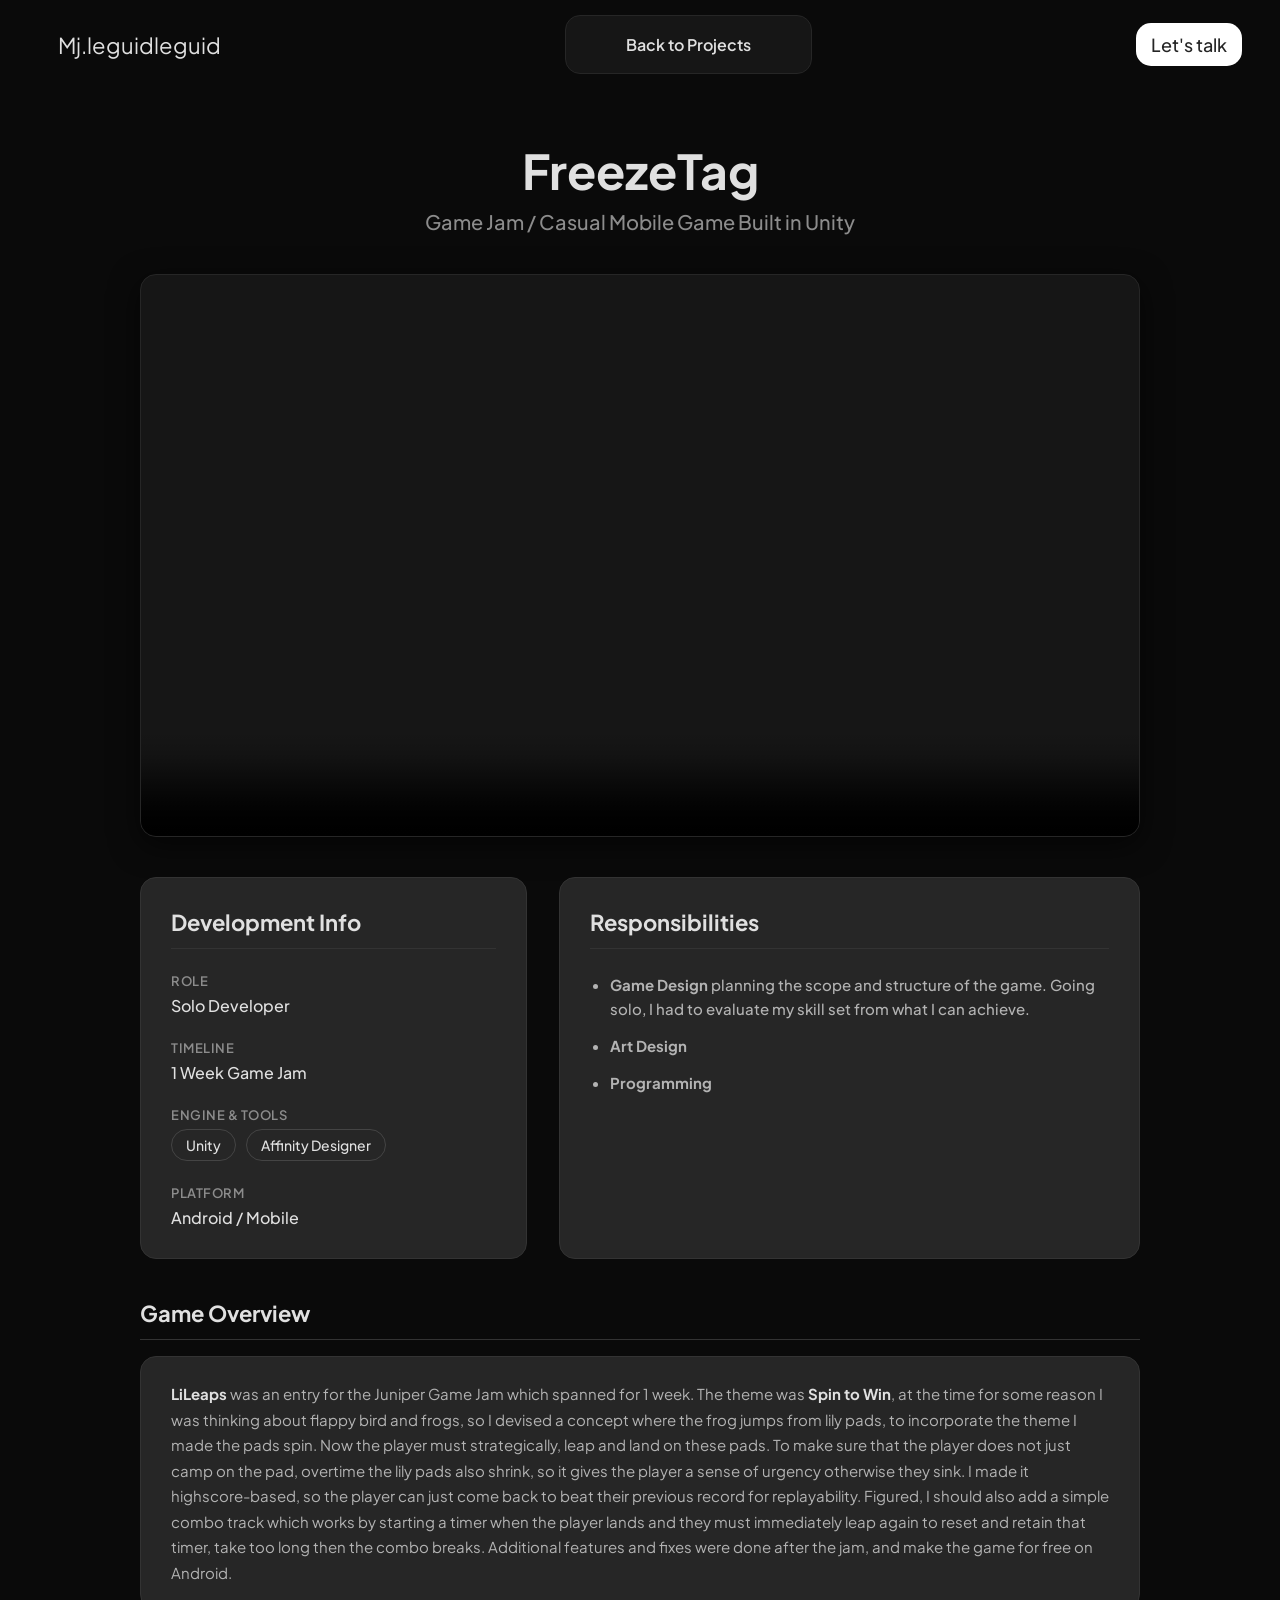
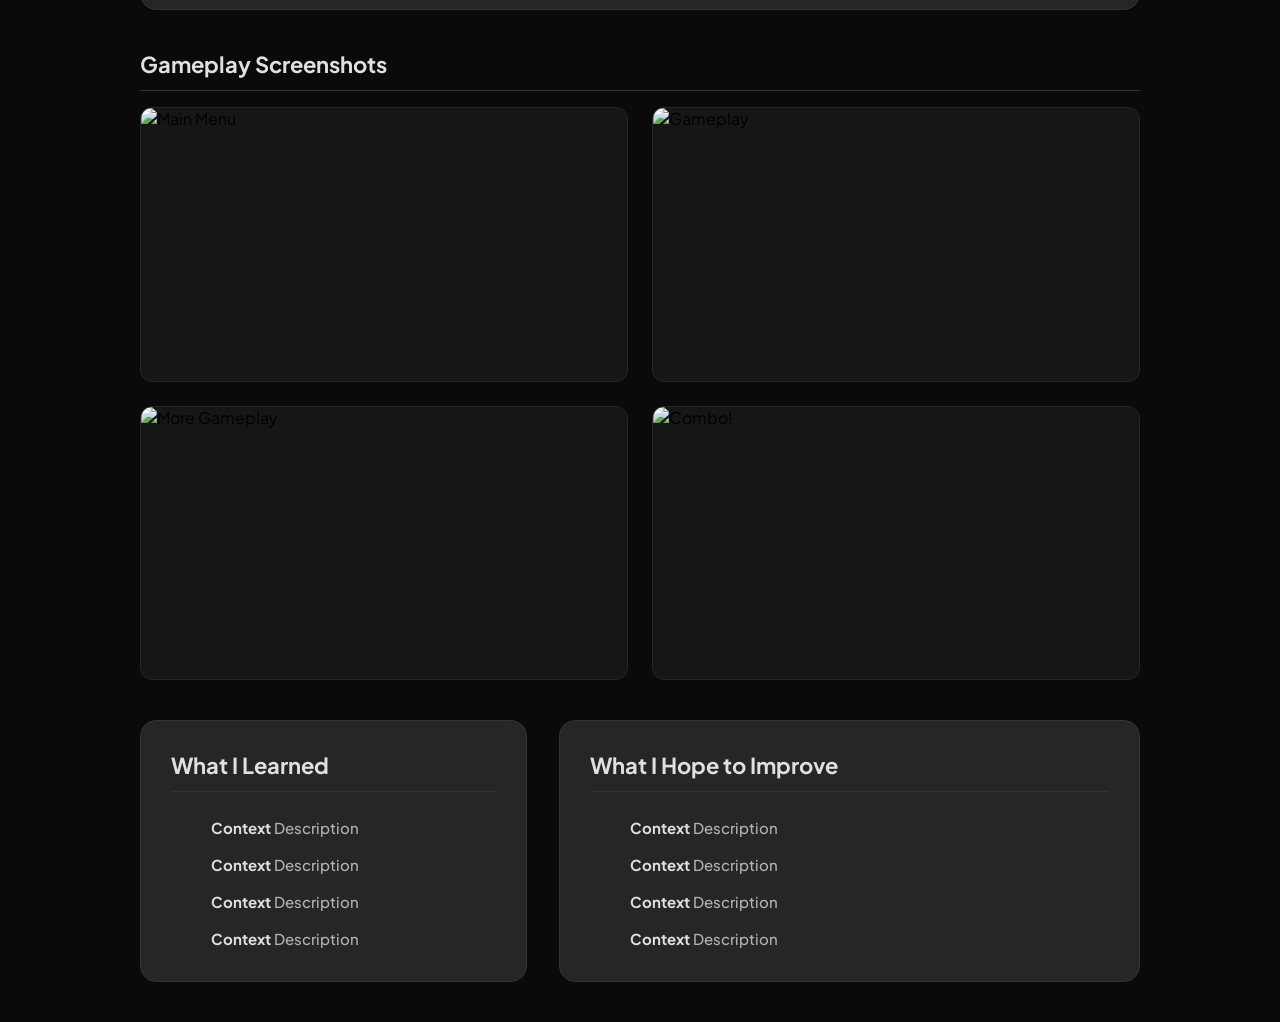
==== pages/additional-project.html @ db78a4c8 "Create additional-project.html" ====
<!DOCTYPE html>
<html lang="en">
<head>
    <meta charset="UTF-8">
    <meta name="viewport" content="width=device-width, initial-scale=1.0">
    <title>TreasureHunt | Portfolio</title>
    <link rel="stylesheet" href="style.css">
    <link rel="stylesheet" href="project.css">
</head>
<body>

    <!-- NAV BAR -->
    <header>
        <a href="/pages/index.html" class="portfolio">Mj.leguidleguid</a>
        <ul class="nav-links">
            <li><a href="/pages/index.html">Back to Projects</a></li>
        </ul>
        <a href="/pages/index.html#footer" class="cta">Let's talk</a>
    </header>

    <main class="project-page">

        <!-- PROJECT TITLE & SUBTITLE -->
        <div class="project-header">
            <h1>FreezeTag</h1>
            <p class="project-subtitle">Game Jam / Casual Mobile Game Built in Unity</p>
        </div>

        <!-- DEMO VIDEO SECTION -->
        <section class="video-container">
            <video controls poster="poster-frame.jpg">
                <source src="demo-video.mp4" type="video/mp4">
                Your browser does not support the video tag.
            </video>
        </section>

        <!-- TWO-COLUMN DETAILS SECTION -->
        <section class="project-details">
            
            <!-- LEFT COLUMN: Development Info -->
            <div class="details-card dev-info">
                <h2>Development Info</h2>
                
                <div class="info-group">
                    <span class="label">Role</span>
                    <span class="value">Solo Developer</span>
                </div>

                <div class="info-group">
                    <span class="label">Timeline</span>
                    <span class="value">1 Week Game Jam</span>
                </div>

                <div class="info-group">
                    <span class="label">Engine & Tools</span>
                    <div class="tags-container">
                        <span class="skill-tag">Unity</span>
                        <span class="skill-tag">Affinity Designer</span>
                    </div>
                </div>

                <div class="info-group">
                    <span class="label">Platform</span>
                    <span class="value">Android / Mobile</span>
                </div>
            </div>

            <!-- RIGHT COLUMN: Responsibilities -->
            <div class="details-card responsibilities">
                <h2>Responsibilities</h2>
                <ul>
                    <li> <strong> Game Design </strong> planning the scope and structure of the game. Going solo, I had to evaluate my skill set from what I can achieve. </li>
                    <li> <strong> Art Design </strong> </li>
                    <li> <strong> Programming </strong> </li>
                </ul>
            </div>

        </section>

        <!-- GAME OVERVIEW -->
        <section class="full-width-section">
            <h2>Game Overview</h2>
            <div class="overview-card">
                <p>
                    <strong>LiLeaps</strong> was an entry for the Juniper Game Jam which spanned for 1 week. The theme was <strong>Spin to Win</strong>, at the time for some reason I was thinking about
                    flappy bird and frogs, so I devised a concept where the frog jumps from lily pads, to incorporate the theme I made the pads spin. Now the player must strategically, leap and land on these pads.
                    To make sure that the player does not just camp on the pad, overtime the lily pads also shrink, so it gives the player a sense of urgency otherwise they sink.
                    I made it highscore-based, so the player can just come back to beat their previous record for replayability. Figured, I should also add a simple combo track which works by starting a timer when the player lands
                    and they must immediately leap again to reset and retain that timer, take too long then the combo breaks. Additional features and fixes were done after the jam, and make the game for free on Android.
                </p>
            </div>
        </section>

        <!-- SCREENSHOTS GALLERY -->
        <section class="full-width-section">
            <h2>Gameplay Screenshots</h2>
            <div class="gallery-grid">
                <div class="gallery-item">
                    <img src="path/to/screenshot1.jpg" alt="Main Menu">
                </div>
                <div class="gallery-item">
                    <img src="path/to/screenshot2.jpg" alt="Gameplay">
                </div>
                <div class="gallery-item">
                    <img src="path/to/screenshot3.jpg" alt="More Gameplay">
                </div>
                <div class="gallery-item">
                    <img src="path/to/screenshot4.jpg" alt="Combo!">
                </div>
            </div>
        </section>

        <!-- TWO-COLUMN LEARNING & IMPROVEMENTS SECTION -->
        <section class="project-details reflective-section">
            
            <!-- LEFT COLUMN: What I Learned -->
            <div class="details-card learning-card">
                <h2>What I Learned</h2>
                <ul>
                    <li><strong> Context </strong> Description </li>
                    <li><strong> Context </strong> Description </li>
                    <li><strong> Context </strong> Description </li>
                    <li><strong> Context </strong> Description </li>
                </ul>
            </div>

            <!-- RIGHT COLUMN: What I Hope to Improve -->
            <div class="details-card improvement-card">
                <h2>What I Hope to Improve</h2>
                <ul>
                    <li><strong> Context </strong> Description </li>
                    <li><strong> Context </strong> Description </li>
                    <li><strong> Context </strong> Description </li>
                    <li><strong> Context </strong> Description </li>
                </ul>
            </div>

        </section>

    </main>

</body>
</html>
---- pages/style.css ----
@import url('https://fonts.googleapis.com/css2?family=Plus+Jakarta+Sans:wght@300;400;500;600;700&display=swap');
@import url('https://fonts.googleapis.com/css2?family=BBH+Hegarty&display=swap');

* {
    box-sizing: border-box;
    margin: 0;
    padding: 0;
}

html, body {
    margin: 0;
    padding: 0;
    scroll-behavior: smooth;
    background-color: #0A0A0A;
    font-family: "Plus Jakarta Sans", sans-serif;
    max-width: 100%;
    overflow-x: hidden;
}

li, a {  
    display: inline-block;
    padding: 0px 20px;
    font-weight: 500;
    font-size: 16px;
    color: #e0e0e0;
    text-decoration: none;
}

h1 {
    font-family: "Plus Jakarta Sans", sans-serif;
    font-weight: 600;
    font-size: 40px;
    color: #e0e0e0;
}

h2 {
    text-align: center;
    font-family: "Plus Jakarta Sans", sans-serif;
    font-size: 24px;
    font-weight: 600;
    color: #E0E0E0;
}

.portfolio {
    cursor: pointer;
    font-family: "Plus Jakarta Sans", sans-serif;
    font-weight: 400;
    font-size: 22px;
    color: #E0E0E0;
    text-decoration: none;
    transition: all 0.3s ease 0s;
}

.portfolio:hover {
    color: #007bff;
    transform: scale(1.03);
}

header {
    position: fixed;
    top: 0;
    left: 0;
    width: 100%;
    display: flex;
    justify-content: space-between;
    align-items: center;
    padding: 15px 3%;
    background-color: transparent;
    z-index: 1;
}

/* === NAVIGATION === */
.nav-links {
    list-style: none;
    display: flex;
    align-items: center;
    gap: 0.5rem;
    background-color:#161616;
    padding: 10px 24px;
    border-radius: 15px;
    border: 1px solid #262626;
}

.nav-links li a {
    font-weight: 600;
    font-size: 16px;
    color: #E0E0E0;
    text-decoration: none;
    padding: 8px 16px;
    position: relative;
    transition: all 0.3s ease 0s;
}

.nav-links li a:hover {
    transform: scale(1.03);
    color: #007bff;
}

/* === BUTTONS === */
.cta {
    font-family: "Plus Jakarta Sans", sans-serif;
    font-weight: 500;
    font-size: 18px;
    padding: 10px 15px;
    color: #252525;
    background-color: #ffffff;
    border: none;
    border-radius: 15px;
    cursor: pointer;
    transition: all 0.3s ease 0s;
    text-decoration: none; 
    display: inline-block;
}

.cta:hover {
    transform: scale(1.03);
    color: #007bff;
}

button {
    font-family: "Plus Jakarta Sans", sans-serif;
    font-weight: 500;
    font-size: 18px;
    padding: 10px 15px;
    color: #1A1A1A;
    background-color: #E0E0E0;
    border: none;
    border-radius: 50px;
    cursor: pointer;
    transition: all 0.3s ease 0s;
}

button:hover {
    transform: scale(1.03);
    color: #007bff;
}

.full-section {
    margin-top: 10%;
    position: relative;
    width: 100vw;
    display: flex;
    flex-wrap: nowrap;
    flex-direction: row;
    justify-content: center;
    align-items: center;
    text-align: center;
    gap: 8rem;
    padding: 0 12%;
    box-sizing: border-box;
    opacity: 0;
    animation: fadeIn 1s forwards;
}

@keyframes fadeIn {
    to { opacity: 1; }
}

.full-section img {
    border-radius: 50%;
    size: 100%;
    display: flex;
    flex-wrap: nowrap;
    object-fit: cover;
    max-width: 90vw;
}

.text-content {
    display: flex;
    flex-direction: column;
    align-items: flex-start;
    flex: 1;
    min-width: 380px;
    max-width: 700px;
}

.text-content h1 {
    font-family: Poppins, sans-serif;
    font-size: 52px;
    text-align: left;
    color: #e0e0e0;
}

.text-content p {
    margin-top: 8px;
    font-size: 22px;
    font-weight: 500;
    text-align: left;
    color: #e0e0e0;
}

.header-icons {
    display: flex;
    gap: 2.5rem;
    margin-top: 20px;
    flex-wrap: wrap;
}

.header-icons a {
    font-size: 42px;
    color: #E0E0E0;
    transition: transform 0.2s, color 0.2s;
}

.header-icons a:hover {
    transform: scale(1.1);
    color: #007bff;
}

.cv-button { 
    margin-top: 24px;
    margin-left: -5px;
    font-size: 20px;
    padding: 8px 14px;
    cursor: pointer;
    transition: transform 0.2s, color 0.2s;
    font-family: "Plus Jakarta Sans", sans-serif;
    font-weight: 500;
    color: #1A1A1A;
    background-color: #E0E0E0;
    border-radius: 15px;
    text-decoration: none;
    display: inline-block;
}

@keyframes typingLoop {
    0% { width: 0; }
    30% { width: 15ch; }
    50% { width: 15ch; }
    80% { width: 0; }
    100% { width: 0; }
}
@keyframes blink {
    50% { border-color: transparent; }
}

/* === PORTFOLIO CARDS === */

#projects {
  flex-direction: column;
  display: flex;
  padding: 80px;
  justify-content: center;
  align-items: center;
}


.card-container {
    font-family: "Plus Jakarta Sans", sans-serif;
    display: grid;
    grid-template-columns: repeat(auto-fit, minmax(250px, 280px));
    justify-content: center;
    gap: 2rem;
    margin-top: 2rem;
    margin-left: auto;
    margin-right: auto;
    width: 100%;
    max-width: 1200px;
}

.expandable-card {
    position: relative;
    width: 100%;
    max-width: 280px;
}

.card-toggle {
  display: none;
}

/* === CARD TOGGLE === */
.card {
  display: block;
  width: 100%;
  height: 280px;
  background-color: #E0E0E0;
  color: #1A1A1A;
  border-radius: 12px;
  overflow: hidden;
  text-align: center;
  box-shadow: 0 4px 20px rgba(0, 0, 0, 0.4);
  cursor: pointer;
  transition: transform 0.3s ease;
}

.card:hover {
  transform: scale(1.03);
}

.card-content img {
  width: 100%;
  height: 280px;
  object-fit: cover;
}


/* === ABOUT ME SECTION === */
.about-section {
    width: 100vw;
    padding: 80px 10%;
    justify-content: center;
    text-align: center;
    color: #E0E0E0;
    display: flex;
    flex-direction: column;
    align-items: center;
    gap: 20px;
}

.about-description {
    font-size: 16px;
    line-height: 1.6;
    max-width: 1000px;
    margin: 20px auto 40px auto;
    color: #b3b3b3;
}

.about-section h3 {
    font-size: 22px;
    font-weight: 700;
    margin-bottom: 24px;
}

/* === APPROACH CARDS CONTAINER === */
.approach-container {
    display: grid;
    grid-template-columns: repeat(4, 1fr);
    gap: 1rem;
    width: 100%;
    max-width: 1100px;
    margin-bottom: 50px;
}

.approach-card {
    background-color: #262626;
    border: 1px solid #333333;
    border-radius: 12px;
    padding: 20px 24px;
    display: flex;
    align-items: center;
    gap: 1rem;
    text-align: left;
}

.step-number {
    background-color: #333333;
    color: #E0E0E0;
    font-weight: 700;
    font-size: 14px;
    padding: 6px 12px;
    border-radius: 6px;
}

.step-text {
    font-size: 15px;
    font-weight: 500;
}

/* === STATS COUNTER GRID === */
.stats-container {
    display: flex;
    justify-content: center;
    gap: 4rem;
    width: 100%;
    max-width: 800px;
    margin-top: 20px;
    flex-wrap: wrap;
}

.stat-item {
    display: flex;
    flex-direction: column;
    align-items: center;
    gap: 0.5rem;
}

.stat-item h4 {
    font-size: 36px;
    font-weight: 800;
    color: #E0E0E0;
    margin: 0;
}

.stat-item p {
    font-size: 14px;
    font-weight: 500;
    color: #8c8c8c;
    margin: 0;
}

/* === SKILLS SECTION LAYOUT === */
.skills-section {
    width: 100vw;
    display: flex;
    flex-direction: column;
    justify-content: center;
    gap: 20px;
    padding: 80px 10%;
    text-align: center;
}

.skills-subtitle {
    font-size: 16px;
    font-weight: 600;
    color: #e0e0e0;
    margin-bottom: 40px;
}

.skills-grid {
    display: grid;
    grid-template-columns: repeat(auto-fit, minmax(240px, 1fr));
    gap: 1.5rem;
    width: 100%;
    max-width: 1200px;
    margin: 0 auto;
}

/* === SKILL CARD CARDS === */
.skill-card {
    background-color: #262626;
    border: 1px solid #333333;
    border-radius: 16px;
    padding: 30px 24px;
    text-align: left; 
    display: flex;
    flex-direction: column;
    gap: 1.2rem;
}

.skill-card h3 {
    font-family: "Plus Jakarta Sans", sans-serif;
    font-size: 22px;
    font-weight: 700;
    color: #E0E0E0;
    margin: 0;
}

.tags-container {
    display: flex;
    flex-wrap: wrap;
    gap: 0.6rem;
}

/* === PILL TAG STYLING === */
.skill-tag {
    font-family: "Plus Jakarta Sans", sans-serif;
    font-size: 14px;
    font-weight: 500;
    color: #e0e0e0;
    background-color: transparent;
    border: 1px solid #444444;
    padding: 6px 14px;
    border-radius: 50px; 
    white-space: nowrap;
    display: inline-block;
}

/* === FOOTER === */
.footer {
    background-color: #262626;
    padding: 20px 0;
    text-align: center;
    font-family: sans-serif;
    color: #e0e0e0;
    margin-top: 50px;
}

.footer p {
    font-family: "Plus Jakarta Sans", sans-serif;
}

.footer-icons {
    margin-top: 10px;
}

.footer-icons a {
    color: #e0e0e0;
    margin: 0 10px;
    font-size: 1.5rem;
    transition: color 0.3s;
}

.footer-icons a:hover {
    color: #007bff;
}
---- pages/project.css ----
/* === INDIVIDUAL PROJECT PAGE === */

.project-page {
    margin-top: 100px;
    padding: 40px 10%;
    display: flex;
    flex-direction: column;
    align-items: center;
    gap: 2.5rem;
    max-width: 1300px;
    margin-left: auto;
    margin-right: auto;
}

.project-header {
    text-align: center;
}

.project-header h1 {
    font-size: 48px;
    font-weight: 700;
    color: #E0E0E0;
}

.project-subtitle {
    font-size: 20px;
    color: #8C8C8C;
    margin-top: 8px;
    font-weight: 500;
}

/* === DEMO VIDEO === */
.video-container {
    width: 100%;
    max-width: 1000px;
    background-color: #161616;
    border: 1px solid #262626;
    border-radius: 16px;
    overflow: hidden;
    box-shadow: 0 8px 30px rgba(0, 0, 0, 0.6);
}

.video-container video,
.video-container iframe {
    width: 100%;
    aspect-ratio: 16 / 9;
    display: block;
    border: none;
}

/* === TWO-COLUMN DETAILS LAYOUT === */
.project-details {
    display: grid;
    grid-template-columns: 1fr 1.5fr;
    gap: 2rem;
    width: 100%;
    max-width: 1000px;
}

/* Shared Card Base */
.details-card {
    background-color: #262626;
    border: 1px solid #333333;
    border-radius: 16px;
    padding: 30px;
    display: flex;
    flex-direction: column;
    gap: 1.5rem;
}

.details-card h2 {
    text-align: left;
    font-size: 22px;
    font-weight: 700;
    color: #E0E0E0;
    border-bottom: 1px solid #333333;
    padding-bottom: 12px;
}

/* Left Column Styling */
.info-group {
    display: flex;
    flex-direction: column;
    gap: 6px;
}

.info-group .label {
    font-size: 13px;
    font-weight: 600;
    text-transform: uppercase;
    letter-spacing: 0.5px;
    color: #8C8C8C;
}

.info-group .value {
    font-size: 16px;
    font-weight: 500;
    color: #E0E0E0;
}

/* Right Column Styling */
.responsibilities ul {
    list-style-type: disc;
    padding-left: 20px;
    display: flex;
    flex-direction: column;
    gap: 0.8rem;
}

.responsibilities li {
    display: list-item;
    padding: 0;
    font-size: 15px;
    line-height: 1.6;
    color: #B3B3B3;
}

/* === FULL-WIDTH SECTIONS (Overview & Gallery) === */
.full-width-section {
    width: 100%;
    max-width: 1000px;
    display: flex;
    flex-direction: column;
    gap: 1rem;
}

.full-width-section h2 {
    text-align: left;
    font-size: 22px;
    font-weight: 700;
    color: #E0E0E0;
    border-bottom: 1px solid #333333;
    padding-bottom: 12px;
}

/* Overview Card */
.overview-card {
    background-color: #262626;
    border: 1px solid #333333;
    border-radius: 16px;
    padding: 24px 30px;
}

.overview-card p {
    font-size: 15px;
    line-height: 1.7;
    color: #B3B3B3;
}

.overview-card strong {
    color: #E0E0E0;
}

/* Gameplay Screenshots Grid */
.gallery-grid {
    display: grid;
    grid-template-columns: repeat(2, 1fr);
    gap: 1.5rem;
}

.gallery-item {
    background-color: #161616;
    border: 1px solid #262626;
    border-radius: 12px;
    overflow: hidden;
    aspect-ratio: 16 / 9;
    transition: transform 0.2s ease, border-color 0.2s ease;
}

.gallery-item:hover {
    transform: translateY(-3px);
    border-color: #007bff;
}

.gallery-item img {
    width: 100%;
    height: 100%;
    object-fit: cover;
    display: block;
}

/* Reflective Section Tweaks */
.reflective-section .details-card ul {
    list-style-type: disc;
    padding-left: 20px;
    display: flex;
    flex-direction: column;
    gap: 0.8rem;
}

.reflective-section .details-card li {
    font-size: 15px;
    line-height: 1.6;
    color: #B3B3B3;
}

.reflective-section .details-card strong {
    color: #E0E0E0;
}

/* Responsive Grid for Gallery */
@media (max-width: 600px) {
    .gallery-grid {
        grid-template-columns: 1fr;
    }
}

/* Mobile Responsive adjustment */
@media (max-width: 768px) {
    .project-details {
        grid-template-columns: 1fr;
    }
}
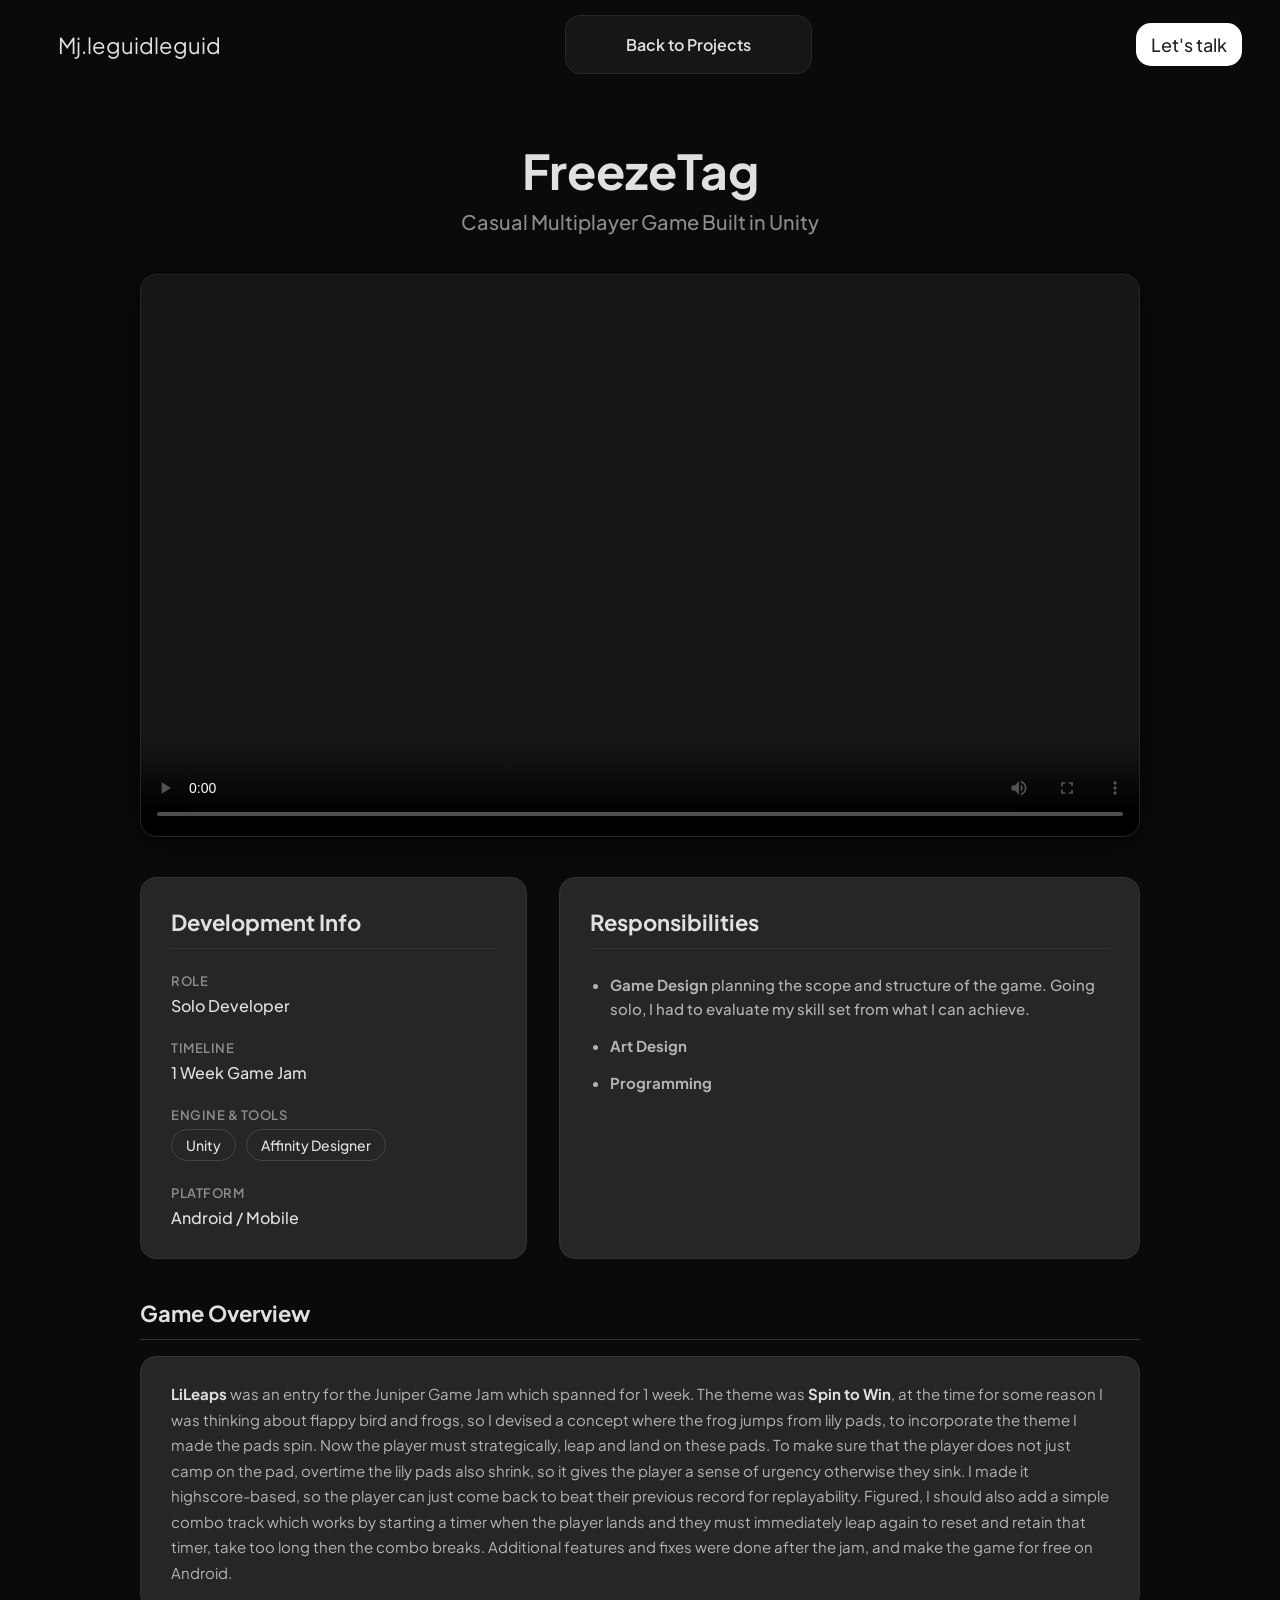
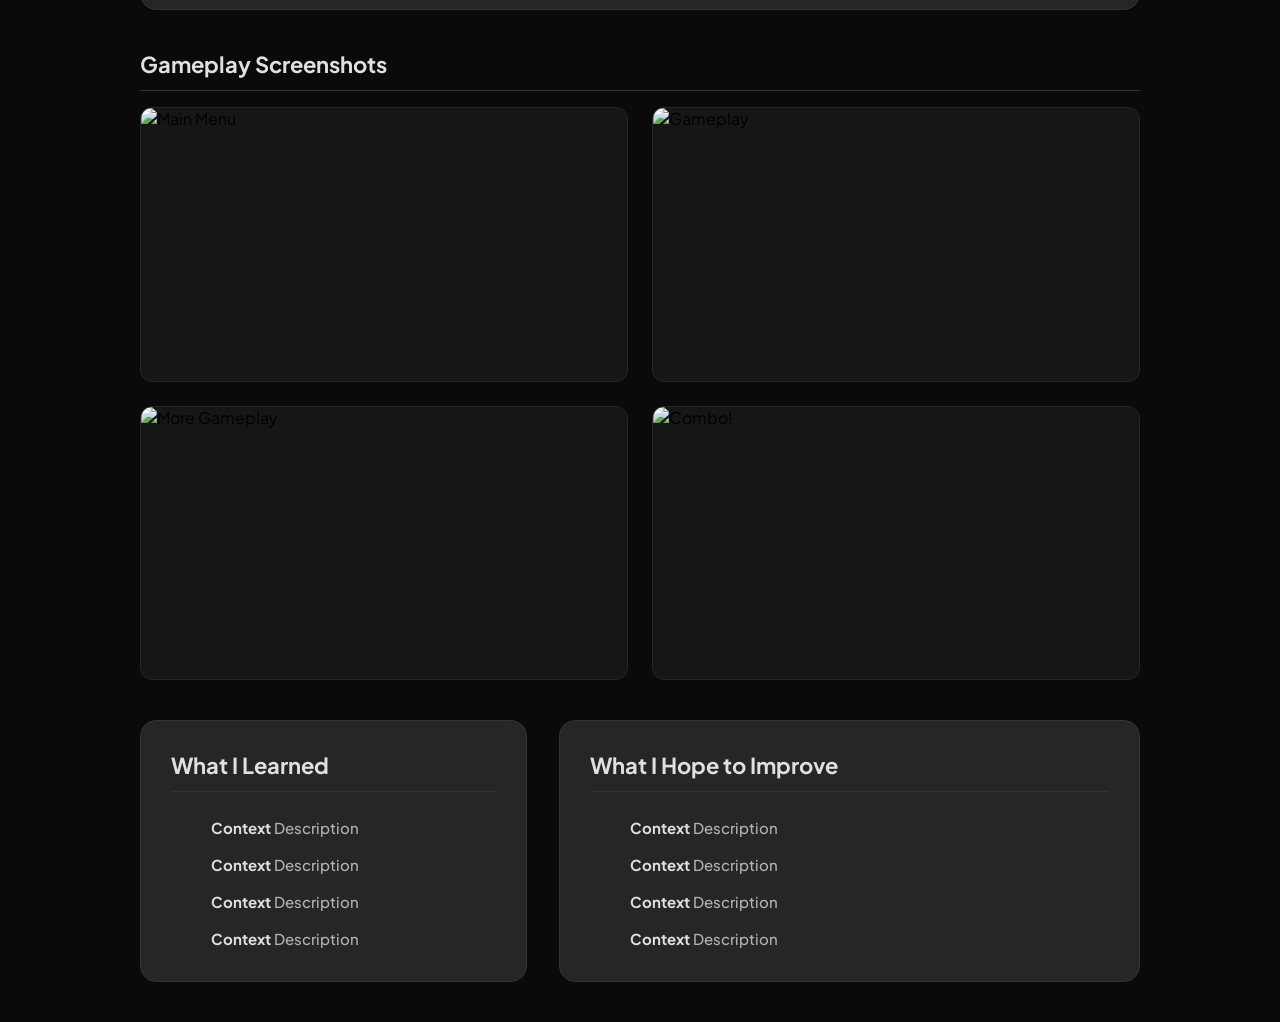
==== commit 814123b1: "Update additional-project.html" ====
--- a/pages/additional-project.html
+++ b/pages/additional-project.html
@@ -23,7 +23,7 @@
         <!-- PROJECT TITLE & SUBTITLE -->
         <div class="project-header">
             <h1>FreezeTag</h1>
-            <p class="project-subtitle">Game Jam / Casual Mobile Game Built in Unity</p>
+            <p class="project-subtitle"> Casual Multiplayer Game Built in Unity</p>
         </div>
 
         <!-- DEMO VIDEO SECTION -->
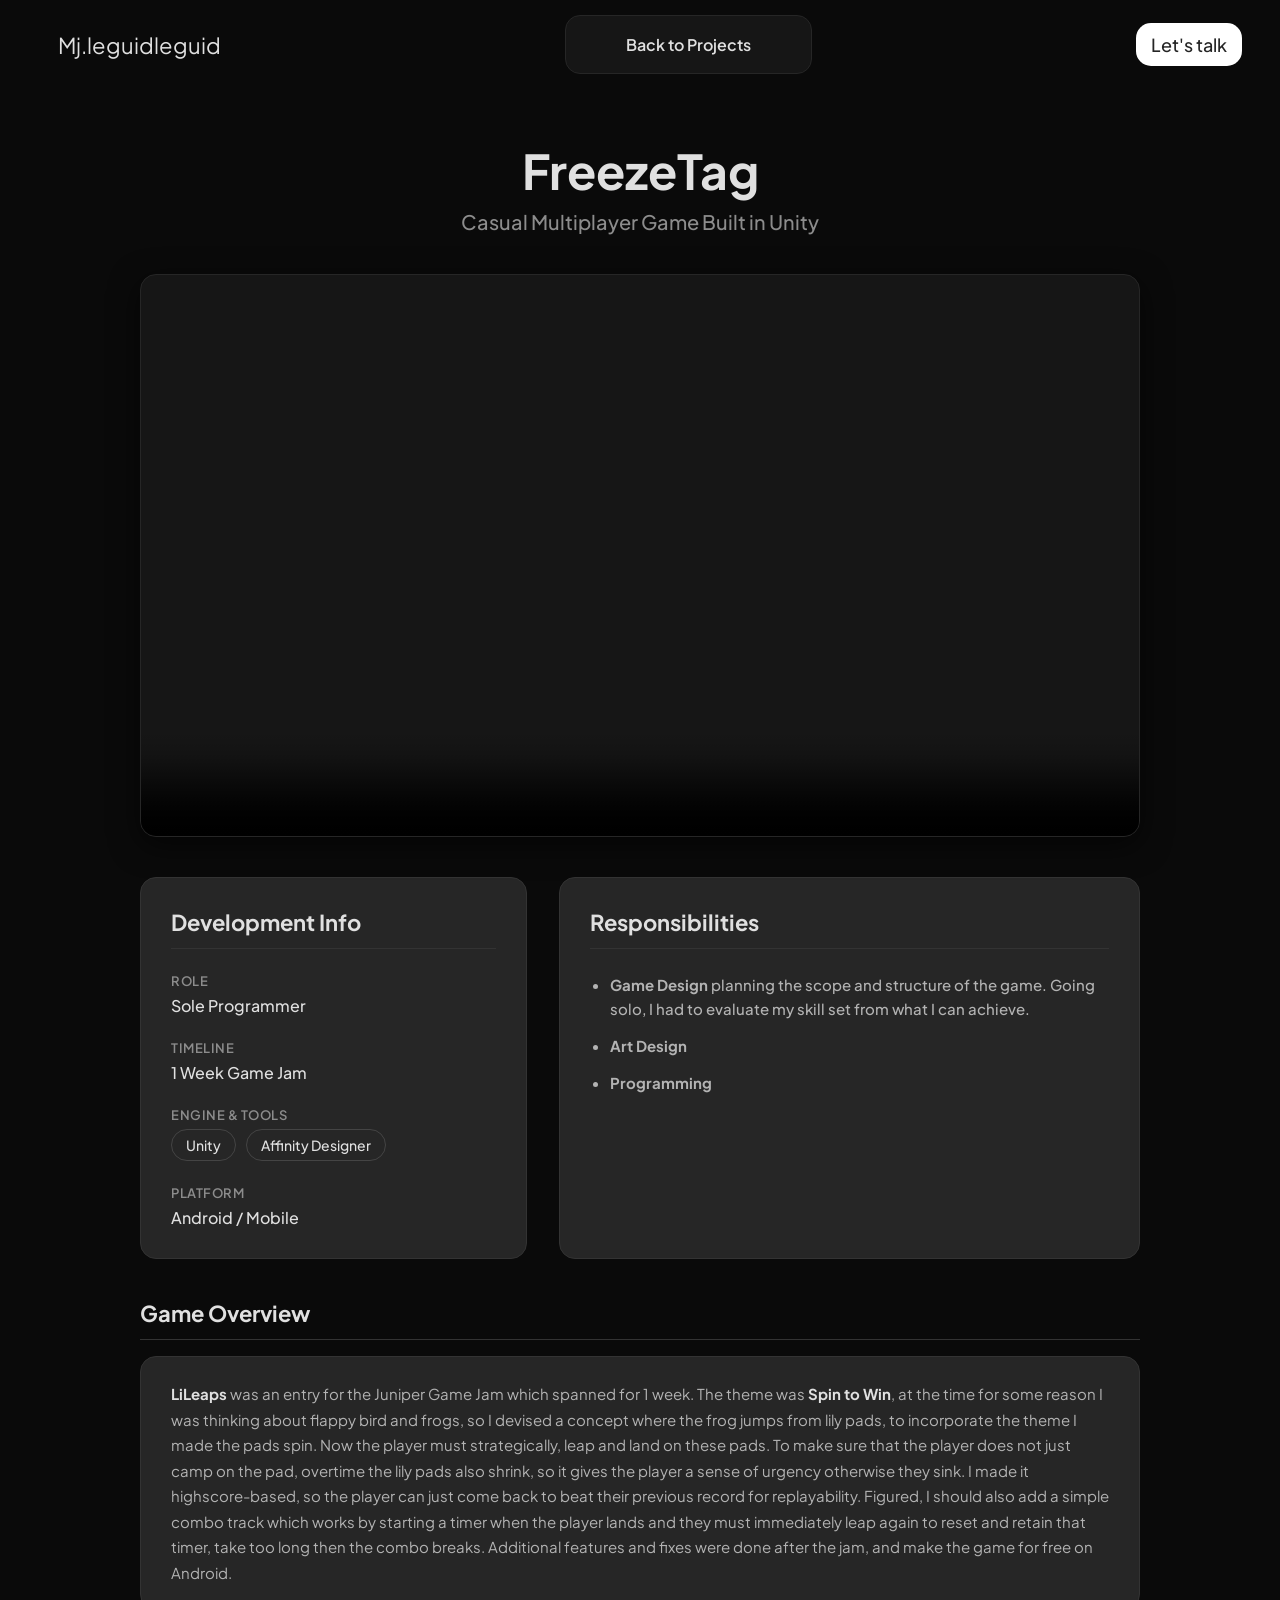
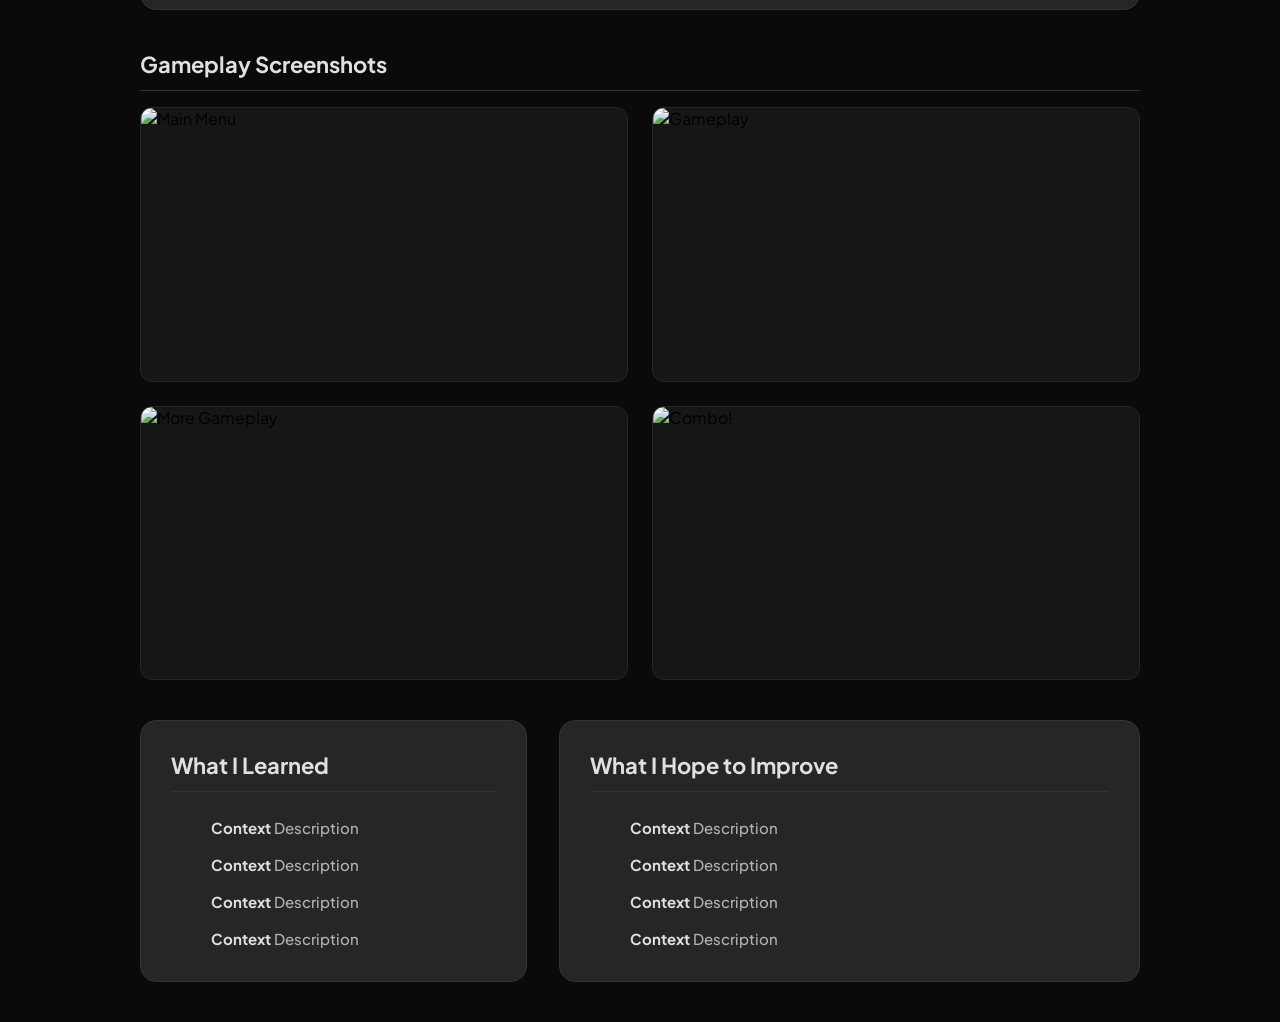
==== commit 0ebdc573: "Update additional-project.html" ====
--- a/pages/additional-project.html
+++ b/pages/additional-project.html
@@ -43,7 +43,7 @@
                 
                 <div class="info-group">
                     <span class="label">Role</span>
-                    <span class="value">Solo Developer</span>
+                    <span class="value">Sole Programmer</span>
                 </div>
 
                 <div class="info-group">
